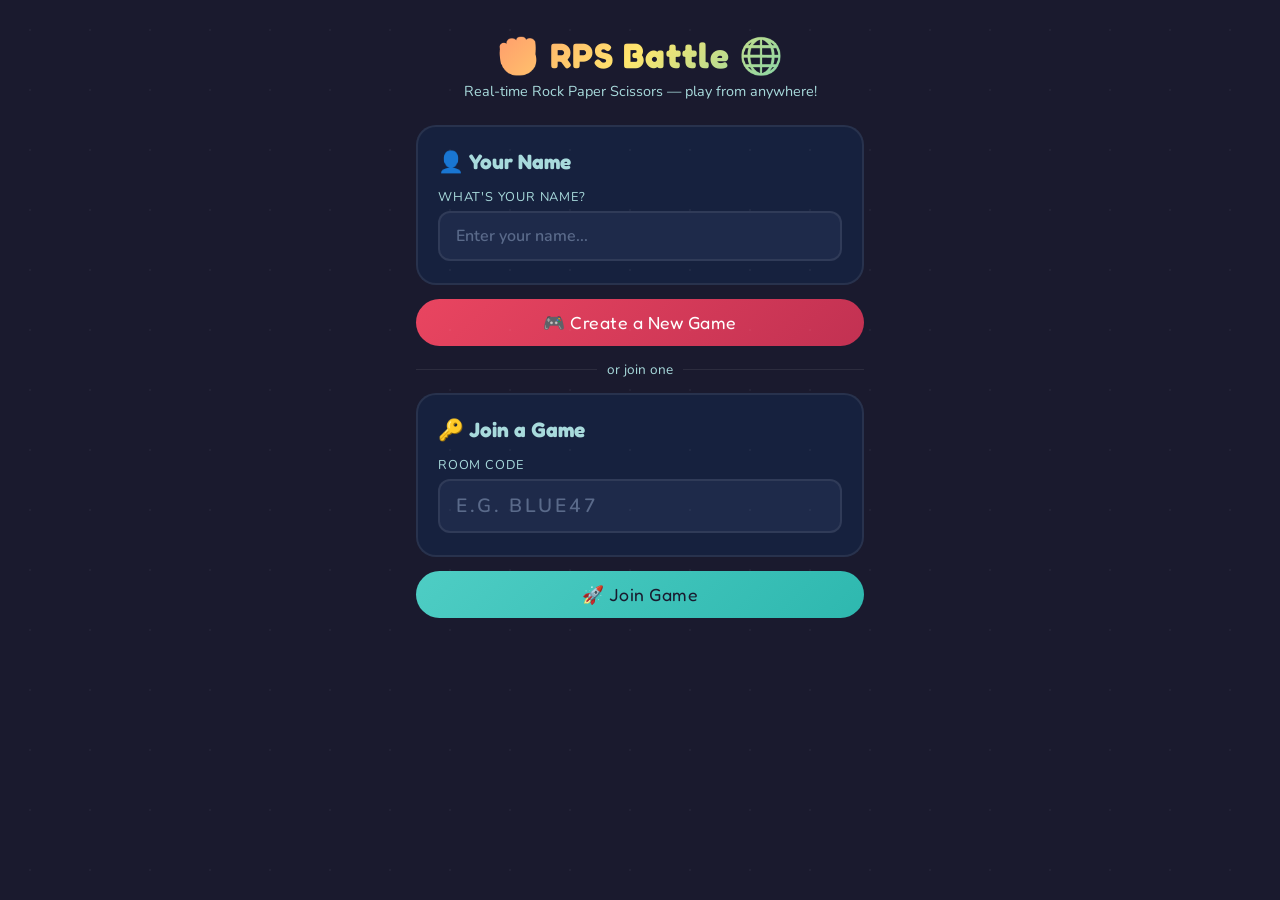
==== index.html @ 2e388027 "rename html to index" ====
<!DOCTYPE html>
<html lang="en">
<head>
<meta charset="UTF-8">
<meta name="viewport" content="width=device-width, initial-scale=1.0">
<title>Rock Paper Scissors Online 🌐</title>
<link href="https://fonts.googleapis.com/css2?family=Fredoka+One&family=Nunito:wght@600;800&display=swap" rel="stylesheet">
<style>
:root {
  --rock:#FF6B6B; --paper:#4ECDC4; --scissors:#FFE66D;
  --bg:#1a1a2e; --card:#16213e; --card2:#1e2a4a; --accent:#e94560;
  --win:#06d6a0; --lose:#ef476f; --draw:#ffd166;
  --text:#fff; --soft:#a8dadc; --border:rgba(255,255,255,0.08);
}
*{box-sizing:border-box;margin:0;padding:0}
html,body{height:100%}
body{font-family:'Nunito',sans-serif;background:var(--bg);color:var(--text);min-height:100vh;overflow-x:hidden}
body::before{content:'';position:fixed;inset:0;background-image:radial-gradient(circle,#fff 1px,transparent 1px);background-size:60px 60px;opacity:.04;pointer-events:none}

/* ── LAYOUT ── */
.app{max-width:480px;margin:0 auto;padding:16px 16px 40px;min-height:100vh;display:flex;flex-direction:column;align-items:center}

h1{font-family:'Fredoka One',cursive;font-size:2.2rem;text-align:center;padding:18px 0 4px;background:linear-gradient(135deg,#FF6B6B,#FFE66D,#4ECDC4);-webkit-background-clip:text;-webkit-text-fill-color:transparent;background-clip:text;letter-spacing:1px;width:100%}
.tagline{text-align:center;color:var(--soft);font-size:.9rem;margin-bottom:24px}

/* ── SCREENS ── */
.screen{display:none;width:100%;flex-direction:column;align-items:center;gap:14px;animation:fadeIn .3s ease}
.screen.active{display:flex}
@keyframes fadeIn{from{opacity:0;transform:translateY(8px)}to{opacity:1;transform:translateY(0)}}

/* ── CARDS ── */
.card{background:var(--card);border:2px solid var(--border);border-radius:20px;padding:22px 20px;width:100%}
.card h2{font-family:'Fredoka One',cursive;font-size:1.3rem;margin-bottom:14px;color:var(--soft)}
.card h3{font-family:'Fredoka One',cursive;font-size:1.1rem;margin-bottom:10px;color:var(--soft)}

/* ── INPUTS ── */
input[type=text]{width:100%;background:var(--card2);border:2px solid var(--border);border-radius:12px;padding:12px 16px;color:#fff;font-family:'Nunito',sans-serif;font-size:1rem;font-weight:600;outline:none;transition:border-color .2s}
input[type=text]:focus{border-color:var(--accent)}
input[type=text]::placeholder{color:#5a6a8a}
label{display:block;font-size:.8rem;color:var(--soft);margin-bottom:5px;text-transform:uppercase;letter-spacing:.8px}

/* ── BUTTONS ── */
.btn{width:100%;font-family:'Fredoka One',cursive;font-size:1.1rem;border:none;border-radius:50px;padding:13px 20px;cursor:pointer;transition:transform .15s,box-shadow .15s,opacity .2s;letter-spacing:.5px}
.btn:hover:not(:disabled){transform:translateY(-2px);box-shadow:0 6px 20px rgba(0,0,0,.35)}
.btn:disabled{opacity:.4;cursor:not-allowed;transform:none}
.btn-accent{background:linear-gradient(135deg,var(--accent),#c23152);color:#fff}
.btn-teal  {background:linear-gradient(135deg,#4ECDC4,#2eb8af);color:#1a1a2e}
.btn-ghost {background:transparent;border:2px solid var(--soft);color:var(--soft);width:auto;padding:10px 22px}
.btn-sm    {font-size:.9rem;padding:9px 18px;width:auto}

.btn-row{display:flex;gap:10px;justify-content:center;flex-wrap:wrap;width:100%}

/* ── ROOM CODE ── */
.room-code-box{background:var(--card2);border:3px dashed var(--accent);border-radius:16px;padding:18px;text-align:center;width:100%}
.room-code-box .label{font-size:.78rem;color:var(--soft);text-transform:uppercase;letter-spacing:1px;margin-bottom:6px}
.room-code-box .code{font-family:'Fredoka One',cursive;font-size:3rem;letter-spacing:.3em;color:#fff;text-shadow:0 0 20px rgba(233,69,96,.5)}
.room-code-box .hint{font-size:.78rem;color:#5a6a8a;margin-top:6px}
.copy-btn{font-family:'Fredoka One',cursive;font-size:.8rem;background:var(--accent);color:#fff;border:none;border-radius:8px;padding:5px 12px;cursor:pointer;margin-top:8px;transition:opacity .2s}
.copy-btn:hover{opacity:.85}

/* ── STATUS BADGE ── */
.status-badge{display:inline-flex;align-items:center;gap:6px;background:var(--card2);border:2px solid var(--border);border-radius:50px;padding:6px 14px;font-size:.82rem;color:var(--soft)}
.dot{width:8px;height:8px;border-radius:50%;background:#5a6a8a}
.dot.green{background:var(--win);box-shadow:0 0 8px var(--win);animation:pulse 1.5s infinite}
.dot.orange{background:var(--draw);box-shadow:0 0 8px var(--draw);animation:pulse 1.5s infinite}
@keyframes pulse{0%,100%{opacity:1}50%{opacity:.4}}

/* ── PLAYER SLOTS ── */
.player-slots{display:flex;gap:10px;width:100%}
.player-slot{flex:1;background:var(--card2);border:2px solid var(--border);border-radius:14px;padding:12px;text-align:center;transition:border-color .3s}
.player-slot.joined{border-color:var(--win)}
.player-slot .slot-label{font-size:.7rem;color:var(--soft);text-transform:uppercase;letter-spacing:.8px;margin-bottom:4px}
.player-slot .slot-name{font-family:'Fredoka One',cursive;font-size:1rem;color:#fff;min-height:1.3em}
.player-slot .slot-status{font-size:.7rem;margin-top:3px}
.player-slot.joined .slot-status{color:var(--win)}

/* ── HAND CHOICE BUTTONS ── */
.hand-choices{display:flex;justify-content:center;gap:12px;width:100%}
.hand-btn{flex:1;max-width:110px;background:var(--card);border:3px solid var(--border);border-radius:18px;padding:14px 8px 10px;cursor:pointer;transition:transform .15s,border-color .2s,box-shadow .2s;display:flex;flex-direction:column;align-items:center;gap:6px;font-family:'Nunito',sans-serif}
.hand-btn .emoji{font-size:2.8rem;line-height:1;filter:drop-shadow(0 3px 6px rgba(0,0,0,.3))}
.hand-btn .name {font-family:'Fredoka One',cursive;font-size:.82rem;color:var(--soft)}
.hand-btn:hover:not(:disabled){transform:scale(1.08) rotate(-2deg);box-shadow:0 8px 24px rgba(255,255,255,.1)}
.hand-btn:disabled{opacity:.35;cursor:not-allowed;transform:none}
.hand-btn.selected{transform:scale(1.1);border-color:var(--win);box-shadow:0 0 0 3px rgba(6,214,160,.3)}
.hand-btn[data-c="rock"]:hover:not(:disabled){border-color:var(--rock)}
.hand-btn[data-c="paper"]:hover:not(:disabled){border-color:var(--paper)}
.hand-btn[data-c="scissors"]:hover:not(:disabled){border-color:var(--scissors)}

/* ── WAITING ANIMATION ── */
.waiting-dots{display:flex;gap:6px;justify-content:center;margin:6px 0}
.waiting-dots span{width:10px;height:10px;border-radius:50%;background:var(--soft);animation:bounce .8s infinite}
.waiting-dots span:nth-child(2){animation-delay:.15s}
.waiting-dots span:nth-child(3){animation-delay:.3s}
@keyframes bounce{0%,100%{transform:translateY(0);opacity:.4}50%{transform:translateY(-8px);opacity:1}}

/* ── RESULT ── */
.result-area{width:100%;text-align:center}
.hands-reveal{display:flex;justify-content:space-around;align-items:flex-end;gap:8px;margin:10px 0 16px}
.reveal-side{text-align:center;flex:1}
.reveal-side .rname{font-size:.75rem;text-transform:uppercase;letter-spacing:.8px;color:var(--soft);margin-bottom:6px}
.reveal-side .remoji{font-size:5rem;line-height:1;filter:drop-shadow(0 6px 12px rgba(0,0,0,.5));display:block}
.reveal-side.winner .remoji{animation:bounce-win .6s ease 3}
@keyframes bounce-win{0%,100%{transform:translateY(0)}50%{transform:translateY(-14px)}}
.reveal-vs{font-family:'Fredoka One',cursive;font-size:1.5rem;color:var(--accent);padding-bottom:20px}
.result-banner{font-family:'Fredoka One',cursive;font-size:2rem;margin:8px 0 4px}
.result-banner.win {color:var(--win)}
.result-banner.lose{color:var(--lose)}
.result-banner.draw{color:var(--draw)}
.result-sub{font-size:.9rem;color:var(--soft);margin-bottom:16px}

/* ── SCORE ── */
.score-row{display:flex;gap:10px;width:100%}
.score-box{flex:1;background:var(--card2);border-radius:14px;padding:10px;text-align:center;border:2px solid var(--border)}
.score-box .sname{font-size:.72rem;color:var(--soft);text-transform:uppercase;letter-spacing:.8px}
.score-box .spts {font-family:'Fredoka One',cursive;font-size:2rem}
.score-box.p1 .spts{color:var(--rock)}
.score-box.p2 .spts{color:var(--paper)}

/* ── TOAST ── */
.toast{position:fixed;bottom:24px;left:50%;transform:translateX(-50%) translateY(80px);background:#222e50;border:2px solid var(--accent);border-radius:50px;padding:10px 22px;font-size:.9rem;font-weight:700;color:#fff;transition:transform .3s ease;z-index:9999;white-space:nowrap}
.toast.show{transform:translateX(-50%) translateY(0)}

/* ── CONFETTI ── */
.conf-wrap{position:fixed;inset:0;pointer-events:none;z-index:999}
.conf-piece{position:absolute;border-radius:2px;animation:confFall linear forwards}
@keyframes confFall{0%{opacity:1;transform:translateY(-10px) rotate(0)}100%{opacity:0;transform:translateY(110vh) rotate(720deg)}}

@media(max-width:380px){
  .hand-btn .emoji{font-size:2.2rem}
  .room-code-box .code{font-size:2.2rem}
}
</style>
</head>
<body>
<div class="app">
  <h1>✊ RPS Battle 🌐</h1>
  <p class="tagline">Real-time Rock Paper Scissors — play from anywhere!</p>

  <!-- ══ SCREEN: HOME ══ -->
  <div class="screen active" id="homeScreen">
    <div class="card">
      <h2>👤 Your Name</h2>
      <label for="playerNameInput">What's your name?</label>
      <input type="text" id="playerNameInput" placeholder="Enter your name..." maxlength="20" autocomplete="off"/>
    </div>
    <button class="btn btn-accent" id="createBtn" onclick="createRoom()">🎮 Create a New Game</button>
    <div style="display:flex;align-items:center;gap:10px;width:100%;color:var(--soft);font-size:.85rem">
      <div style="flex:1;height:1px;background:var(--border)"></div>
      <span>or join one</span>
      <div style="flex:1;height:1px;background:var(--border)"></div>
    </div>
    <div class="card">
      <h2>🔑 Join a Game</h2>
      <label for="roomCodeInput">Room Code</label>
      <input type="text" id="roomCodeInput" placeholder="e.g. BLUE47" maxlength="8" autocomplete="off" style="text-transform:uppercase;letter-spacing:.15em;font-size:1.2rem"/>
    </div>
    <button class="btn btn-teal" onclick="joinRoom()">🚀 Join Game</button>
  </div>

  <!-- ══ SCREEN: LOBBY (creator waits for joiner) ══ -->
  <div class="screen" id="lobbyScreen">
    <div class="room-code-box">
      <div class="label">📋 Share this room code</div>
      <div class="code" id="lobbyCode">------</div>
      <div class="hint">Send this to your friend so they can join!</div>
      <button class="copy-btn" onclick="copyCode()">📋 Copy Code</button>
    </div>
    <div class="player-slots" id="lobbySlots">
      <div class="player-slot joined" id="slot1">
        <div class="slot-label">Player 1 (You)</div>
        <div class="slot-name" id="slot1Name">—</div>
        <div class="slot-status">✅ Ready</div>
      </div>
      <div class="player-slot" id="slot2">
        <div class="slot-label">Player 2</div>
        <div class="slot-name" id="slot2Name">Waiting…</div>
        <div class="slot-status" style="color:var(--soft)">
          <div class="waiting-dots"><span></span><span></span><span></span></div>
        </div>
      </div>
    </div>
    <div class="status-badge"><div class="dot orange"></div> Waiting for opponent to join…</div>
    <button class="btn btn-ghost btn-sm" onclick="cancelRoom()">✕ Cancel</button>
  </div>

  <!-- ══ SCREEN: GAME ══ -->
  <div class="screen" id="gameScreen">
    <div class="score-row">
      <div class="score-box p1">
        <div class="sname" id="scoreN1">P1</div>
        <div class="spts"  id="scoreP1">0</div>
      </div>
      <div style="display:flex;flex-direction:column;align-items:center;justify-content:center;padding:0 4px">
        <div style="font-family:'Fredoka One',cursive;font-size:1rem;color:var(--accent)">VS</div>
        <div style="font-size:.7rem;color:var(--soft)" id="roundLabel">Round 1</div>
      </div>
      <div class="score-box p2">
        <div class="sname" id="scoreN2">P2</div>
        <div class="spts"  id="scoreP2">0</div>
      </div>
    </div>

    <!-- Pick phase -->
    <div id="pickPhase" style="width:100%;display:flex;flex-direction:column;align-items:center;gap:12px">
      <div class="status-badge" id="pickStatus"><div class="dot green"></div> <span id="pickStatusText">Pick your move!</span></div>
      <div class="card" style="text-align:center">
        <h3 id="pickInstruction">🤫 Choose secretly — your opponent can't see!</h3>
        <div class="hand-choices" style="margin-top:14px">
          <button class="hand-btn" data-c="rock"     onclick="pickMove('rock')">    <span class="emoji">✊</span><span class="name">Rock</span></button>
          <button class="hand-btn" data-c="paper"    onclick="pickMove('paper')">   <span class="emoji">✋</span><span class="name">Paper</span></button>
          <button class="hand-btn" data-c="scissors" onclick="pickMove('scissors')"><span class="emoji">✌️</span><span class="name">Scissors</span></button>
        </div>
        <div id="pickedConfirm" style="display:none;margin-top:14px">
          <div style="font-family:'Fredoka One',cursive;font-size:1rem;color:var(--win)">✅ Move locked in!</div>
          <div style="font-size:.82rem;color:var(--soft);margin-top:4px">Waiting for opponent…</div>
          <div class="waiting-dots" style="margin-top:8px"><span></span><span></span><span></span></div>
        </div>
      </div>
    </div>

    <!-- Result phase -->
    <div id="resultPhase" style="width:100%;display:none;flex-direction:column;align-items:center;gap:10px">
      <div class="result-area">
        <div class="hands-reveal">
          <div class="reveal-side" id="revealSide1">
            <div class="rname" id="revealName1">P1</div>
            <span class="remoji" id="revealEmoji1">✊</span>
          </div>
          <div class="reveal-vs">⚡</div>
          <div class="reveal-side" id="revealSide2">
            <div class="rname" id="revealName2">P2</div>
            <span class="remoji" id="revealEmoji2">✋</span>
          </div>
        </div>
        <div class="result-banner" id="resultBanner">🎉 You Win!</div>
        <div class="result-sub"    id="resultSub">Paper beats Rock</div>
      </div>
      <div class="btn-row">
        <button class="btn btn-accent" id="nextRoundBtn" onclick="nextRound()" style="display:none">▶ Next Round</button>
      </div>
      <button class="btn btn-ghost btn-sm" onclick="leaveGame()">🏠 Leave Game</button>
    </div>
  </div>

</div><!-- /app -->

<div class="toast" id="toast"></div>
<div class="conf-wrap" id="confWrap"></div>

<script>
// ══════════════════════════════════════════════════
// CONFIG — Firebase Realtime Database (free tier)
// Using a shared demo project — data auto-expires after 1 hour via Security Rules
// ══════════════════════════════════════════════════
const DB = 'https://rps-battle-online-default-rtdb.firebaseio.com';

// ── State ──
let myRole   = null; // 'p1' or 'p2'
let myName   = '';
let roomCode = '';
let gameState= {};
let pollTimer= null;
let roundNum = 1;
let scores   = {p1:0, p2:0};

const EMOJI = {rock:'✊', paper:'✋', scissors:'✌️'};
const BEATS = {rock:'scissors', scissors:'paper', paper:'rock'};
const BEAT_MSG = {rock:'Rock crushes Scissors!', paper:'Paper covers Rock!', scissors:'Scissors cut Paper!'};
const COLORS= ['#FF6B6B','#4ECDC4','#FFE66D','#a8dadc','#e94560','#06d6a0','#ffd166'];

// ── Helpers ──
function showScreen(id){ document.querySelectorAll('.screen').forEach(s=>s.classList.remove('active')); document.getElementById(id).classList.add('active'); }

function toast(msg, dur=2500){
  const t=document.getElementById('toast'); t.textContent=msg; t.classList.add('show');
  setTimeout(()=>t.classList.remove('show'), dur);
}

function genCode(){
  const words=['BLUE','STAR','FIRE','COOL','FAST','LION','ROCK','MEGA','EPIC','WILD'];
  return words[Math.floor(Math.random()*words.length)] + Math.floor(10+Math.random()*90);
}

function getName(){
  const n = document.getElementById('playerNameInput').value.trim();
  if(!n){ toast('⚠️ Please enter your name first!'); return null; }
  return n;
}

// ── Firebase REST API ──
async function dbSet(path, data){
  try {
    const res = await fetch(`${DB}/${path}.json`, {
      method:'PUT', headers:{'Content-Type':'application/json'},
      body: JSON.stringify(data)
    });
    return res.ok;
  } catch(e){ return false; }
}

async function dbPatch(path, data){
  try {
    const res = await fetch(`${DB}/${path}.json`, {
      method:'PATCH', headers:{'Content-Type':'application/json'},
      body: JSON.stringify(data)
    });
    return res.ok;
  } catch(e){ return false; }
}

async function dbGet(path){
  try {
    const res = await fetch(`${DB}/${path}.json`);
    if(!res.ok) return null;
    return await res.json();
  } catch(e){ return null; }
}

async function dbDelete(path){
  try { await fetch(`${DB}/${path}.json`, {method:'DELETE'}); } catch(e){}
}

// ── CREATE ROOM ──
async function createRoom(){
  const name = getName(); if(!name) return;
  myName = name;
  const btn = document.getElementById('createBtn');
  btn.disabled = true; btn.textContent = '⏳ Creating…';

  roomCode = genCode();
  myRole = 'p1';

  const roomData = {
    p1: { name: myName, move: null },
    p2: { name: null,   move: null },
    status: 'waiting',
    round: 1,
    scores: { p1:0, p2:0 },
    created: Date.now()
  };

  const ok = await dbSet(`rooms/${roomCode}`, roomData);
  btn.disabled = false; btn.textContent = '🎮 Create a New Game';

  if(!ok){ toast('❌ Could not connect. Check your internet!', 3000); return; }

  document.getElementById('lobbyCode').textContent = roomCode;
  document.getElementById('slot1Name').textContent = myName;
  showScreen('lobbyScreen');

  // Poll for player 2 joining
  startPolling();
}

// ── JOIN ROOM ──
async function joinRoom(){
  const name = getName(); if(!name) return;
  const code = document.getElementById('roomCodeInput').value.trim().toUpperCase();
  if(code.length < 4){ toast('⚠️ Enter a valid room code!'); return; }

  myName = name; roomCode = code; myRole = 'p2';

  toast('🔍 Looking for room…', 2000);

  const room = await dbGet(`rooms/${roomCode}`);
  if(!room){ toast('❌ Room not found! Check the code.', 3000); return; }
  if(room.status !== 'waiting'){ toast('❌ This room is already full!', 3000); return; }

  // Join the room
  const ok = await dbPatch(`rooms/${roomCode}`, {
    p2: { name: myName, move: null },
    status: 'playing'
  });
  if(!ok){ toast('❌ Could not join. Try again!', 3000); return; }

  scores = room.scores || {p1:0, p2:0};
  roundNum = room.round || 1;

  enterGameScreen(room.p1.name, myName);
  startPolling();
}

// ── CANCEL ROOM ──
async function cancelRoom(){
  stopPolling();
  await dbDelete(`rooms/${roomCode}`);
  showScreen('homeScreen');
}

// ── ENTER GAME SCREEN ──
function enterGameScreen(p1Name, p2Name){
  document.getElementById('scoreN1').textContent = p1Name;
  document.getElementById('scoreN2').textContent = p2Name;
  document.getElementById('scoreP1').textContent = scores.p1;
  document.getElementById('scoreP2').textContent = scores.p2;
  document.getElementById('roundLabel').textContent = `Round ${roundNum}`;

  document.getElementById('revealName1').textContent = p1Name;
  document.getElementById('revealName2').textContent = p2Name;

  showPickPhase();
  showScreen('gameScreen');
}

// ── SHOW PICK PHASE ──
function showPickPhase(){
  document.getElementById('pickPhase').style.display   = 'flex';
  document.getElementById('resultPhase').style.display = 'none';
  document.getElementById('pickedConfirm').style.display = 'none';
  document.getElementById('pickInstruction').style.display = 'block';
  document.querySelectorAll('.hand-btn').forEach(b=>{ b.disabled=false; b.classList.remove('selected'); });
  document.getElementById('pickStatusText').textContent = 'Pick your move!';
}

// ── PICK MOVE ──
async function pickMove(choice){
  document.querySelectorAll('.hand-btn').forEach(b=>b.disabled=true);
  document.querySelectorAll('.hand-btn').forEach(b=>{ if(b.dataset.c===choice) b.classList.add('selected'); });
  document.getElementById('pickedConfirm').style.display = 'block';
  document.getElementById('pickInstruction').style.display = 'none';

  // Store move — hidden from opponent (we only store a hash check; reveal happens when both ready)
  await dbPatch(`rooms/${roomCode}/${myRole}`, { move: choice });
}

// ── POLLING ──
function startPolling(){
  stopPolling();
  pollTimer = setInterval(poll, 1200);
}
function stopPolling(){ if(pollTimer){ clearInterval(pollTimer); pollTimer=null; } }

async function poll(){
  const room = await dbGet(`rooms/${roomCode}`);
  if(!room){ stopPolling(); toast('❌ Room closed!', 3000); showScreen('homeScreen'); return; }

  // Lobby: waiting for P2
  if(myRole==='p1' && document.getElementById('lobbyScreen').classList.contains('active')){
    if(room.status==='playing' && room.p2 && room.p2.name){
      stopPolling();
      scores = room.scores || {p1:0,p2:0};
      roundNum = room.round || 1;

      // Update lobby slots briefly then enter game
      document.getElementById('slot2').classList.add('joined');
      document.getElementById('slot2Name').textContent = room.p2.name;
      toast(`🎮 ${room.p2.name} joined! Let's go!`, 1500);
      setTimeout(()=>{ enterGameScreen(myName, room.p2.name); startPolling(); }, 1200);
    }
    return;
  }

  // Game screen
  if(document.getElementById('gameScreen').classList.contains('active')){
    if(document.getElementById('pickPhase').style.display !== 'none'){
      // Check if both players have picked
      const p1move = room.p1 && room.p1.move;
      const p2move = room.p2 && room.p2.move;

      if(myRole==='p1'){
        if(p2move && !p1move) document.getElementById('pickStatusText').textContent = '⚡ Opponent ready — now pick!';
        if(p1move && !p2move) document.getElementById('pickStatusText').textContent = '⌛ Waiting for opponent…';
        if(p1move && p2move)  { stopPolling(); revealResult(room); }
      } else {
        if(p1move && !p2move) document.getElementById('pickStatusText').textContent = '⚡ Opponent ready — now pick!';
        if(p2move && !p1move) document.getElementById('pickStatusText').textContent = '⌛ Waiting for opponent…';
        if(p1move && p2move)  { stopPolling(); revealResult(room); }
      }
    } else if(document.getElementById('resultPhase').style.display !== 'none'){
      // Check if next round was triggered
      const newRound = room.round || 1;
      if(newRound > roundNum){
        roundNum = newRound;
        scores = room.scores || {p1:0,p2:0};
        updateScores();
        stopPolling();
        showPickPhase();
        startPolling();
      }
    }
  }
}

// ── REVEAL RESULT ──
function revealResult(room){
  const p1move = room.p1.move;
  const p2move = room.p2.move;
  const p1name = room.p1.name;
  const p2name = room.p2.name;

  document.getElementById('pickPhase').style.display   = 'none';
  document.getElementById('resultPhase').style.display = 'flex';

  document.getElementById('revealEmoji1').textContent = EMOJI[p1move];
  document.getElementById('revealEmoji2').textContent = EMOJI[p2move];
  document.getElementById('revealName1').textContent  = p1name;
  document.getElementById('revealName2').textContent  = p2name;

  const banner  = document.getElementById('resultBanner');
  const sub     = document.getElementById('resultSub');
  const side1   = document.getElementById('revealSide1');
  const side2   = document.getElementById('revealSide2');
  side1.classList.remove('winner'); side2.classList.remove('winner');

  let result, bannerText, subText;

  if(p1move === p2move){
    result = 'draw';
    bannerText = "🤝 It's a Draw!";
    subText = 'Nobody wins this round!';
    banner.className = 'result-banner draw';
    playDrawMusic();
  } else if(BEATS[p1move] === p2move){
    result = 'p1wins';
    bannerText = `🏆 ${p1name} Wins!`;
    subText = BEAT_MSG[p1move];
    banner.className = 'result-banner win';
    side1.classList.add('winner');
    scores.p1++;
    if(myRole==='p1'){ confetti(); playPartyMusic(); setTimeout(stopMusic,6000); }
    else { playLoseMusic(); setTimeout(stopMusic,4000); }
  } else {
    result = 'p2wins';
    bannerText = `🏆 ${p2name} Wins!`;
    subText = BEAT_MSG[p2move];
    banner.className = 'result-banner win';
    side2.classList.add('winner');
    scores.p2++;
    if(myRole==='p2'){ confetti(); playPartyMusic(); setTimeout(stopMusic,6000); }
    else { playLoseMusic(); setTimeout(stopMusic,4000); }
  }

  banner.textContent = bannerText;
  sub.textContent    = subText;
  updateScores();

  // Only p1 updates the database (avoid race condition)
  if(myRole==='p1'){
    dbPatch(`rooms/${roomCode}`, { scores: scores });
  }

  // Show next round button
  document.getElementById('nextRoundBtn').style.display = 'inline-block';

  // Resume polling (to detect if opponent triggers next round)
  startPolling();
}

// ── NEXT ROUND ──
async function nextRound(){
  stopMusic();
  roundNum++;
  document.getElementById('nextRoundBtn').style.display = 'none';

  // Reset moves + bump round
  await dbPatch(`rooms/${roomCode}`, {
    'p1/move': null,
    'p2/move': null,
    round: roundNum
  });

  document.getElementById('roundLabel').textContent = `Round ${roundNum}`;
  showPickPhase();
  startPolling();
}

function updateScores(){
  document.getElementById('scoreP1').textContent = scores.p1;
  document.getElementById('scoreP2').textContent = scores.p2;
}

// ── LEAVE GAME ──
async function leaveGame(){
  stopPolling(); stopMusic();
  if(myRole==='p1') await dbDelete(`rooms/${roomCode}`);
  showScreen('homeScreen');
}

// ── COPY CODE ──
function copyCode(){
  navigator.clipboard.writeText(roomCode).then(()=>toast('📋 Room code copied!'));
}

// ── CONFETTI ──
function confetti(){
  const box=document.getElementById('confWrap'); box.innerHTML='';
  for(let i=0;i<70;i++){
    const p=document.createElement('div'); p.className='conf-piece';
    p.style.cssText=`left:${Math.random()*100}%;top:-10px;background:${COLORS[Math.floor(Math.random()*COLORS.length)]};width:${6+Math.random()*10}px;height:${6+Math.random()*10}px;border-radius:${Math.random()>.5?'50%':'2px'};animation-duration:${1.5+Math.random()*2}s;animation-delay:${Math.random()*.8}s;`;
    box.appendChild(p);
  }
  setTimeout(()=>box.innerHTML='',4000);
}

// ── AUDIO ──
let audioCtx=null, loopTimer=null;
function getCtx(){ if(!audioCtx) audioCtx=new(window.AudioContext||window.webkitAudioContext)(); return audioCtx; }
function stopMusic(){ if(loopTimer){ clearInterval(loopTimer); loopTimer=null; } }

function playPartyMusic(){
  stopMusic(); const c=getCtx();
  const mel=[[523,.00,.18],[659,.20,.18],[784,.40,.18],[1047,.60,.28],[784,.92,.18],[880,1.12,.18],[1047,1.32,.36],[988,1.72,.18],[880,1.92,.18],[784,2.12,.18],[659,2.32,.28],[523,2.64,.18],[659,2.84,.18],[784,3.04,.36],[880,3.44,.18],[988,3.64,.18],[1047,3.84,.28],[880,4.16,.18],[784,4.36,.18],[659,4.56,.36],[523,4.96,.14],[659,5.12,.14],[784,5.28,.14],[880,5.44,.14],[1047,5.60,.50]];
  const bas=[[131,.00,.4],[131,.50,.4],[147,1.00,.4],[131,1.50,.4],[131,2.00,.4],[131,2.50,.4],[174,3.00,.4],[131,3.50,.4],[131,4.00,.4],[131,4.50,.4],[147,5.00,.4],[131,5.60,.4]];
  const kck=[0,.5,1,1.5,2,2.5,3,3.5,4,4.5,5,5.5]; const L=6.2;
  function sched(s){
    mel.forEach(([f,t,d])=>{ const o=c.createOscillator(),g=c.createGain(); o.type='square'; o.frequency.setValueAtTime(f,s+t); g.gain.setValueAtTime(0,s+t); g.gain.linearRampToValueAtTime(.08,s+t+.02); g.gain.linearRampToValueAtTime(.05,s+t+d*.6); g.gain.linearRampToValueAtTime(0,s+t+d); o.connect(g); g.connect(c.destination); o.start(s+t); o.stop(s+t+d+.05); });
    bas.forEach(([f,t,d])=>{ const o=c.createOscillator(),g=c.createGain(); o.type='sine'; o.frequency.setValueAtTime(f,s+t); g.gain.setValueAtTime(.12,s+t); g.gain.linearRampToValueAtTime(0,s+t+d); o.connect(g); g.connect(c.destination); o.start(s+t); o.stop(s+t+d+.05); });
    kck.forEach(t=>{ const o=c.createOscillator(),g=c.createGain(); o.type='sine'; o.frequency.setValueAtTime(120,s+t); o.frequency.linearRampToValueAtTime(40,s+t+.08); g.gain.setValueAtTime(.3,s+t); g.gain.linearRampToValueAtTime(0,s+t+.12); o.connect(g); g.connect(c.destination); o.start(s+t); o.stop(s+t+.15); });
    for(let i=0;i<12;i++){ const b=c.createBuffer(1,c.sampleRate*.05,c.sampleRate),d=b.getChannelData(0); for(let j=0;j<d.length;j++) d[j]=Math.random()*2-1; const src=c.createBufferSource(),g=c.createGain(),fl=c.createBiquadFilter(); fl.type='highpass'; fl.frequency.value=8000; src.buffer=b; g.gain.setValueAtTime(.06,s+i*.5); g.gain.linearRampToValueAtTime(0,s+i*.5+.05); src.connect(fl); fl.connect(g); g.connect(c.destination); src.start(s+i*.5); }
  }
  let st=c.currentTime; sched(st);
  loopTimer=setInterval(()=>{ st+=L; sched(st); }, L*1000-100);
}

function playLoseMusic(){
  stopMusic(); const c=getCtx(), now=c.currentTime;
  [[466,.00,.32],[415,.32,.32],[370,.64,.32],[311,.96,.90]].forEach(([f,s,d])=>{
    const o=c.createOscillator(),g=c.createGain(),lfo=c.createOscillator(),lg=c.createGain();
    lfo.frequency.value=5; lg.gain.value=s>.6?6:0; lfo.connect(lg); lg.connect(o.frequency);
    o.type='sawtooth'; o.frequency.setValueAtTime(f,now+s);
    g.gain.setValueAtTime(0,now+s); g.gain.linearRampToValueAtTime(.18,now+s+.04); g.gain.linearRampToValueAtTime(.14,now+s+d*.7); g.gain.linearRampToValueAtTime(0,now+s+d);
    const fl=c.createBiquadFilter(); fl.type='lowpass'; fl.frequency.value=900; fl.Q.value=2;
    o.connect(fl); fl.connect(g); g.connect(c.destination);
    lfo.start(now+s); o.start(now+s); lfo.stop(now+s+d+.1); o.stop(now+s+d+.1);
  });
  const t=c.createOscillator(),tg=c.createGain(); t.type='sine'; t.frequency.setValueAtTime(200,now+2); t.frequency.linearRampToValueAtTime(60,now+2.3); tg.gain.setValueAtTime(.25,now+2); tg.gain.linearRampToValueAtTime(0,now+2.4); t.connect(tg); tg.connect(c.destination); t.start(now+2); t.stop(now+2.5);
}

function playDrawMusic(){
  stopMusic(); const c=getCtx(), now=c.currentTime;
  [[523,.00,.18],[659,.20,.18],[523,.40,.18],[659,.60,.18],[523,.80,.18],[659,1.00,.18],[587,1.22,.50],[554,1.80,.60]].forEach(([f,s,d],i)=>{
    const o=c.createOscillator(),g=c.createGain(); o.type=i%2===0?'triangle':'sine'; o.frequency.setValueAtTime(f,now+s);
    if(i===7) o.frequency.linearRampToValueAtTime(f*.88,now+s+d);
    g.gain.setValueAtTime(0,now+s); g.gain.linearRampToValueAtTime(.12,now+s+.03); g.gain.linearRampToValueAtTime(.08,now+s+d*.7); g.gain.linearRampToValueAtTime(0,now+s+d);
    o.connect(g); g.connect(c.destination); o.start(now+s); o.stop(now+s+d+.05);
  });
  [0,.2,.4,.6,.8,1.0].forEach((t,i)=>{ const o=c.createOscillator(),g=c.createGain(); o.type='sine'; const f=i%2===0?880:1046; o.frequency.setValueAtTime(f,now+t); o.frequency.linearRampToValueAtTime(f*.7,now+t+.18); g.gain.setValueAtTime(.07,now+t); g.gain.linearRampToValueAtTime(0,now+t+.18); o.connect(g); g.connect(c.destination); o.start(now+t); o.stop(now+t+.2); });
  const w=c.createOscillator(),wg=c.createGain(); w.type='sine'; w.frequency.setValueAtTime(1200,now+2.5); w.frequency.linearRampToValueAtTime(700,now+3.0); wg.gain.setValueAtTime(.08,now+2.5); wg.gain.linearRampToValueAtTime(0,now+3.1); w.connect(wg); wg.connect(c.destination); w.start(now+2.5); w.stop(now+3.2);
}

// Allow Enter key to submit
document.getElementById('playerNameInput').addEventListener('keydown', e=>{ if(e.key==='Enter') document.getElementById('createBtn').click(); });
document.getElementById('roomCodeInput').addEventListener('keydown',  e=>{ if(e.key==='Enter') joinRoom(); });
document.getElementById('roomCodeInput').addEventListener('input', e=>{ e.target.value=e.target.value.toUpperCase(); });
</script>
</body>
</html>
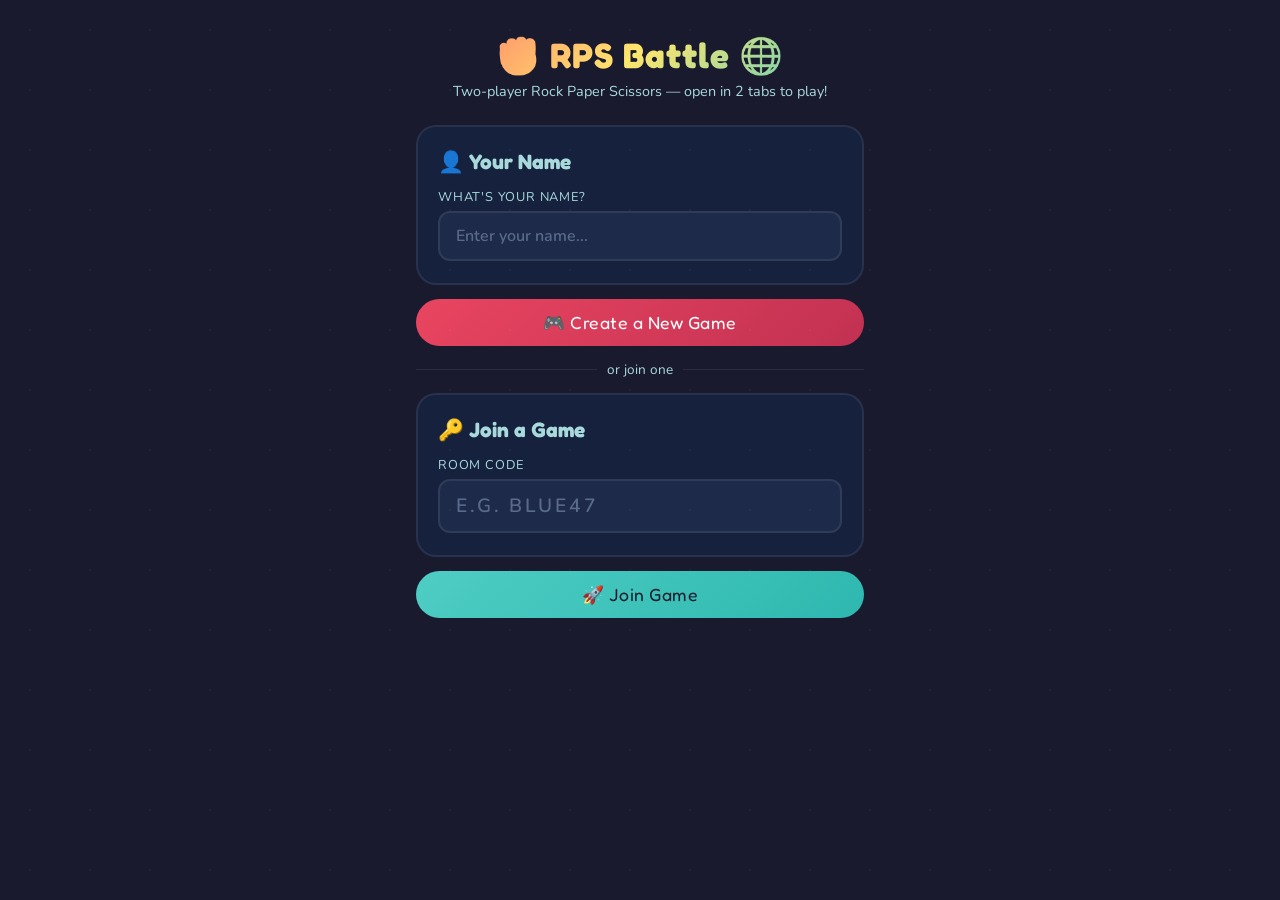
==== commit ed917bf4: "Update index.html" ====
--- a/index.html
+++ b/index.html
@@ -134,7 +134,7 @@
 <body>
 <div class="app">
   <h1>✊ RPS Battle 🌐</h1>
-  <p class="tagline">Real-time Rock Paper Scissors — play from anywhere!</p>
+  <p class="tagline">Two-player Rock Paper Scissors — open in 2 tabs to play!</p>
 
   <!-- ══ SCREEN: HOME ══ -->
   <div class="screen active" id="homeScreen">
@@ -249,10 +249,10 @@
 
 <script>
 // ══════════════════════════════════════════════════
-// CONFIG — Firebase Realtime Database (free tier)
-// Using a shared demo project — data auto-expires after 1 hour via Security Rules
+// LOCAL MULTIPLAYER — Uses BroadcastChannel + localStorage
+// Play in TWO browser tabs on the same device!
+// No internet connection needed 🎉
 // ══════════════════════════════════════════════════
-const DB = 'https://rps-battle-online-default-rtdb.firebaseio.com';
 
 // ── State ──
 let myRole   = null; // 'p1' or 'p2'
@@ -262,6 +262,7 @@
 let pollTimer= null;
 let roundNum = 1;
 let scores   = {p1:0, p2:0};
+let bc       = null; // BroadcastChannel
 
 const EMOJI = {rock:'✊', paper:'✋', scissors:'✌️'};
 const BEATS = {rock:'scissors', scissors:'paper', paper:'rock'};
@@ -287,37 +288,69 @@
   return n;
 }
 
-// ── Firebase REST API ──
+// ── Local "Database" using localStorage + BroadcastChannel ──
+function dbKey(path){ return 'rps_' + path.replace(/\//g,'_'); }
+
 async function dbSet(path, data){
   try {
-    const res = await fetch(`${DB}/${path}.json`, {
-      method:'PUT', headers:{'Content-Type':'application/json'},
-      body: JSON.stringify(data)
-    });
-    return res.ok;
+    localStorage.setItem(dbKey(path), JSON.stringify(data));
+    if(bc) bc.postMessage({ type:'update', path, data });
+    return true;
   } catch(e){ return false; }
 }
 
 async function dbPatch(path, data){
   try {
-    const res = await fetch(`${DB}/${path}.json`, {
-      method:'PATCH', headers:{'Content-Type':'application/json'},
-      body: JSON.stringify(data)
-    });
-    return res.ok;
+    const existing = dbGetSync(path) || {};
+    // Deep merge one level
+    const merged = Object.assign({}, existing);
+    for(const k of Object.keys(data)){
+      if(k.includes('/')) {
+        // Handle nested paths like 'p1/move'
+        const parts = k.split('/');
+        if(!merged[parts[0]]) merged[parts[0]] = {};
+        merged[parts[0]][parts[1]] = data[k];
+      } else if(typeof data[k]==='object' && data[k]!==null && !Array.isArray(data[k])){
+        merged[k] = Object.assign({}, merged[k]||{}, data[k]);
+      } else {
+        merged[k] = data[k];
+      }
+    }
+    localStorage.setItem(dbKey(path), JSON.stringify(merged));
+    if(bc) bc.postMessage({ type:'update', path, data: merged });
+    return true;
   } catch(e){ return false; }
 }
 
+function dbGetSync(path){
+  try {
+    const val = localStorage.getItem(dbKey(path));
+    return val ? JSON.parse(val) : null;
+  } catch(e){ return null; }
+}
+
 async function dbGet(path){
+  return dbGetSync(path);
+}
+
+async function dbDelete(path){
   try {
-    const res = await fetch(`${DB}/${path}.json`);
-    if(!res.ok) return null;
-    return await res.json();
-  } catch(e){ return null; }
-}
-
-async function dbDelete(path){
-  try { await fetch(`${DB}/${path}.json`, {method:'DELETE'}); } catch(e){}
+    localStorage.removeItem(dbKey(path));
+    if(bc) bc.postMessage({ type:'delete', path });
+  } catch(e){}
+}
+
+function setupChannel(code){
+  if(bc){ bc.close(); }
+  bc = new BroadcastChannel('rps_room_' + code);
+  bc.onmessage = (e) => {
+    // On receiving a message, trigger a poll immediately
+    if(e.data.type === 'update' && e.data.path){
+      localStorage.setItem(dbKey(e.data.path), JSON.stringify(e.data.data));
+    } else if(e.data.type === 'delete' && e.data.path){
+      localStorage.removeItem(dbKey(e.data.path));
+    }
+  };
 }
 
 // ── CREATE ROOM ──
@@ -329,6 +362,7 @@
 
   roomCode = genCode();
   myRole = 'p1';
+  setupChannel(roomCode);
 
   const roomData = {
     p1: { name: myName, move: null },
@@ -359,6 +393,7 @@
   if(code.length < 4){ toast('⚠️ Enter a valid room code!'); return; }
 
   myName = name; roomCode = code; myRole = 'p2';
+  setupChannel(roomCode);
 
   toast('🔍 Looking for room…', 2000);
 
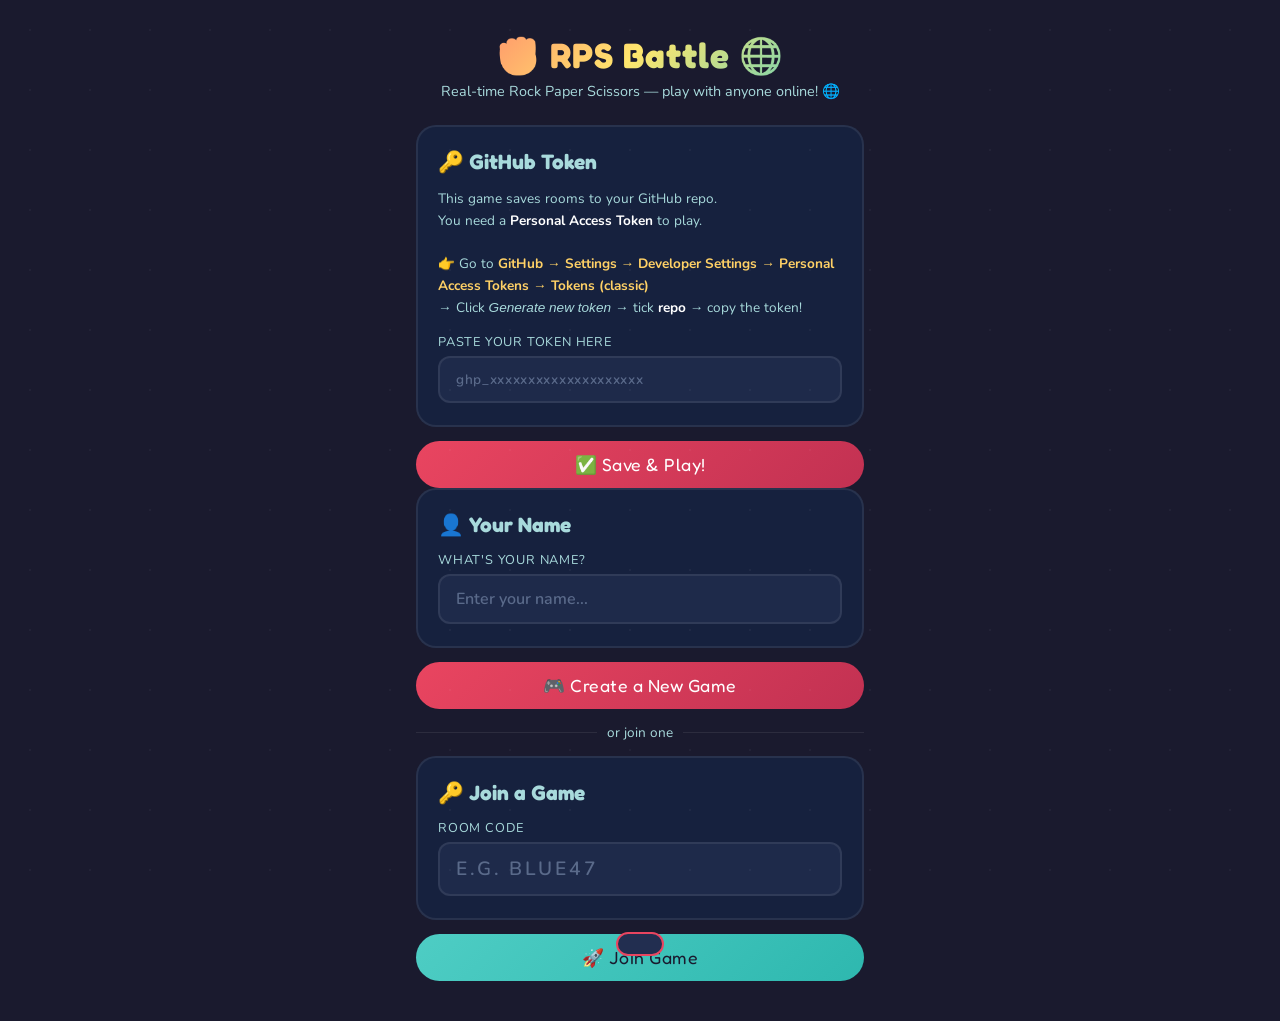
==== commit 251b1ff4: "Update index.html" ====
--- a/index.html
+++ b/index.html
@@ -4,6 +4,7 @@
 <meta charset="UTF-8">
 <meta name="viewport" content="width=device-width, initial-scale=1.0">
 <title>Rock Paper Scissors Online 🌐</title>
+<link rel="icon" type="image/svg+xml" href="data:image/svg+xml,<svg xmlns='http://www.w3.org/2000/svg' viewBox='0 0 100 100'><text y='.9em' font-size='90'>✊</text></svg>">
 <link href="https://fonts.googleapis.com/css2?family=Fredoka+One&family=Nunito:wght@600;800&display=swap" rel="stylesheet">
 <style>
 :root {
@@ -134,7 +135,23 @@
 <body>
 <div class="app">
   <h1>✊ RPS Battle 🌐</h1>
-  <p class="tagline">Two-player Rock Paper Scissors — open in 2 tabs to play!</p>
+  <p class="tagline">Real-time Rock Paper Scissors — play with anyone online! 🌐</p>
+
+  <!-- ══ SCREEN: TOKEN SETUP ══ -->
+  <div class="screen active" id="tokenScreen">
+    <div class="card">
+      <h2>🔑 GitHub Token</h2>
+      <p style="font-size:.85rem;color:var(--soft);margin-bottom:14px;line-height:1.6">
+        This game saves rooms to your GitHub repo.<br>
+        You need a <strong style="color:#fff">Personal Access Token</strong> to play.<br><br>
+        👉 Go to <strong style="color:var(--draw)">GitHub → Settings → Developer Settings → Personal Access Tokens → Tokens (classic)</strong><br>
+        → Click <em>Generate new token</em> → tick <strong style="color:#fff">repo</strong> → copy the token!
+      </p>
+      <label for="tokenInput">Paste your token here</label>
+      <input type="text" id="tokenInput" placeholder="ghp_xxxxxxxxxxxxxxxxxxxx" autocomplete="off" style="font-size:.85rem;letter-spacing:.05em"/>
+    </div>
+    <button class="btn btn-accent" onclick="saveToken()">✅ Save & Play!</button>
+  </div>
 
   <!-- ══ SCREEN: HOME ══ -->
   <div class="screen active" id="homeScreen">
@@ -249,26 +266,45 @@
 
 <script>
 // ══════════════════════════════════════════════════
-// LOCAL MULTIPLAYER — Uses BroadcastChannel + localStorage
-// Play in TWO browser tabs on the same device!
-// No internet connection needed 🎉
+// CONFIG — GitHub Repo as Database
+// Rooms are stored as JSON files in:
+// https://github.com/zakcraft/rpsbattle/  (db/ folder)
 // ══════════════════════════════════════════════════
+const GH_OWNER  = 'zakcraft';
+const GH_REPO   = 'rpsbattle';
+const GH_BRANCH = 'main';
+const GH_API    = `https://api.github.com/repos/${GH_OWNER}/${GH_REPO}/contents/db`;
 
 // ── State ──
-let myRole   = null; // 'p1' or 'p2'
+let myRole   = null;
 let myName   = '';
 let roomCode = '';
 let gameState= {};
 let pollTimer= null;
 let roundNum = 1;
 let scores   = {p1:0, p2:0};
-let bc       = null; // BroadcastChannel
+let ghToken  = '';
 
 const EMOJI = {rock:'✊', paper:'✋', scissors:'✌️'};
 const BEATS = {rock:'scissors', scissors:'paper', paper:'rock'};
 const BEAT_MSG = {rock:'Rock crushes Scissors!', paper:'Paper covers Rock!', scissors:'Scissors cut Paper!'};
 const COLORS= ['#FF6B6B','#4ECDC4','#FFE66D','#a8dadc','#e94560','#06d6a0','#ffd166'];
 
+// ── Token helpers ──
+function saveToken(){
+  const t = document.getElementById('tokenInput').value.trim();
+  if(!t || t.length < 10){ toast('⚠️ Please paste a valid GitHub token!'); return; }
+  ghToken = t;
+  sessionStorage.setItem('rps_gh_token', t);
+  showScreen('homeScreen');
+  toast('✅ Token saved! Ready to play 🎮', 2000);
+}
+
+function loadToken(){
+  const t = sessionStorage.getItem('rps_gh_token');
+  if(t){ ghToken = t; showScreen('homeScreen'); }
+}
+
 // ── Helpers ──
 function showScreen(id){ document.querySelectorAll('.screen').forEach(s=>s.classList.remove('active')); document.getElementById(id).classList.add('active'); }
 
@@ -288,69 +324,104 @@
   return n;
 }
 
-// ── Local "Database" using localStorage + BroadcastChannel ──
-function dbKey(path){ return 'rps_' + path.replace(/\//g,'_'); }
-
-async function dbSet(path, data){
+// ── GitHub "Database" API ──
+// Each room is a file: db/ROOMCODE.json in the repo
+
+async function ghHeaders(){
+  return {
+    'Authorization': `token ${ghToken}`,
+    'Content-Type': 'application/json',
+    'Accept': 'application/vnd.github.v3+json'
+  };
+}
+
+async function dbGet(roomCode){
   try {
-    localStorage.setItem(dbKey(path), JSON.stringify(data));
-    if(bc) bc.postMessage({ type:'update', path, data });
-    return true;
+    const res = await fetch(`${GH_API}/${roomCode}.json?ref=${GH_BRANCH}&t=${Date.now()}`, {
+      headers: await ghHeaders(),
+      cache: 'no-store'
+    });
+    if(res.status === 404) return null;
+    if(!res.ok) return null;
+    const meta = await res.json();
+    const content = atob(meta.content.replace(/\n/g,''));
+    const data = JSON.parse(content);
+    data.__sha = meta.sha; // store sha for updates
+    return data;
+  } catch(e){ return null; }
+}
+
+async function dbSet(roomCode, data){
+  try {
+    // Check if file already exists (need sha to update)
+    const existing = await dbGet(roomCode);
+    const sha = existing ? existing.__sha : undefined;
+    const clean = Object.assign({}, data);
+    delete clean.__sha;
+
+    const body = {
+      message: `room ${roomCode} update`,
+      content: btoa(unescape(encodeURIComponent(JSON.stringify(clean, null, 2)))),
+      branch: GH_BRANCH
+    };
+    if(sha) body.sha = sha;
+
+    const res = await fetch(`${GH_API}/${roomCode}.json`, {
+      method: 'PUT',
+      headers: await ghHeaders(),
+      body: JSON.stringify(body)
+    });
+    return res.ok || res.status === 201;
   } catch(e){ return false; }
 }
 
-async function dbPatch(path, data){
+async function dbPatch(roomCode, patch){
   try {
-    const existing = dbGetSync(path) || {};
-    // Deep merge one level
+    const existing = await dbGet(roomCode);
+    if(!existing) return false;
+    const sha = existing.__sha;
     const merged = Object.assign({}, existing);
-    for(const k of Object.keys(data)){
-      if(k.includes('/')) {
-        // Handle nested paths like 'p1/move'
-        const parts = k.split('/');
-        if(!merged[parts[0]]) merged[parts[0]] = {};
-        merged[parts[0]][parts[1]] = data[k];
-      } else if(typeof data[k]==='object' && data[k]!==null && !Array.isArray(data[k])){
-        merged[k] = Object.assign({}, merged[k]||{}, data[k]);
+    delete merged.__sha;
+
+    for(const k of Object.keys(patch)){
+      if(k.includes('/')){
+        const [a,b] = k.split('/');
+        if(!merged[a]) merged[a] = {};
+        merged[a][b] = patch[k];
+      } else if(typeof patch[k]==='object' && patch[k]!==null && !Array.isArray(patch[k])){
+        merged[k] = Object.assign({}, merged[k]||{}, patch[k]);
       } else {
-        merged[k] = data[k];
+        merged[k] = patch[k];
       }
     }
-    localStorage.setItem(dbKey(path), JSON.stringify(merged));
-    if(bc) bc.postMessage({ type:'update', path, data: merged });
-    return true;
+
+    const body = {
+      message: `room ${roomCode} patch`,
+      content: btoa(unescape(encodeURIComponent(JSON.stringify(merged, null, 2)))),
+      branch: GH_BRANCH,
+      sha: sha
+    };
+
+    const res = await fetch(`${GH_API}/${roomCode}.json`, {
+      method: 'PUT',
+      headers: await ghHeaders(),
+      body: JSON.stringify(body)
+    });
+    return res.ok || res.status === 201;
   } catch(e){ return false; }
 }
 
-function dbGetSync(path){
+async function dbDelete(roomCode){
   try {
-    const val = localStorage.getItem(dbKey(path));
-    return val ? JSON.parse(val) : null;
-  } catch(e){ return null; }
-}
-
-async function dbGet(path){
-  return dbGetSync(path);
-}
-
-async function dbDelete(path){
-  try {
-    localStorage.removeItem(dbKey(path));
-    if(bc) bc.postMessage({ type:'delete', path });
+    const existing = await dbGet(roomCode);
+    if(!existing) return;
+    const sha = existing.__sha;
+    await fetch(`${GH_API}/${roomCode}.json`, {
+      method: 'DELETE',
+      headers: await ghHeaders(),
+      body: JSON.stringify({ message: `delete room ${roomCode}`, sha, branch: GH_BRANCH })
+    });
   } catch(e){}
-}
-
-function setupChannel(code){
-  if(bc){ bc.close(); }
-  bc = new BroadcastChannel('rps_room_' + code);
-  bc.onmessage = (e) => {
-    // On receiving a message, trigger a poll immediately
-    if(e.data.type === 'update' && e.data.path){
-      localStorage.setItem(dbKey(e.data.path), JSON.stringify(e.data.data));
-    } else if(e.data.type === 'delete' && e.data.path){
-      localStorage.removeItem(dbKey(e.data.path));
-    }
-  };
 }
 
 // ── CREATE ROOM ──
@@ -362,7 +433,6 @@
 
   roomCode = genCode();
   myRole = 'p1';
-  setupChannel(roomCode);
 
   const roomData = {
     p1: { name: myName, move: null },
@@ -373,10 +443,10 @@
     created: Date.now()
   };
 
-  const ok = await dbSet(`rooms/${roomCode}`, roomData);
+  const ok = await dbSet(roomCode, roomData);
   btn.disabled = false; btn.textContent = '🎮 Create a New Game';
 
-  if(!ok){ toast('❌ Could not connect. Check your internet!', 3000); return; }
+  if(!ok){ toast('❌ Could not connect to GitHub. Check your token!', 3000); return; }
 
   document.getElementById('lobbyCode').textContent = roomCode;
   document.getElementById('slot1Name').textContent = myName;
@@ -393,16 +463,15 @@
   if(code.length < 4){ toast('⚠️ Enter a valid room code!'); return; }
 
   myName = name; roomCode = code; myRole = 'p2';
-  setupChannel(roomCode);
 
   toast('🔍 Looking for room…', 2000);
 
-  const room = await dbGet(`rooms/${roomCode}`);
+  const room = await dbGet(roomCode);
   if(!room){ toast('❌ Room not found! Check the code.', 3000); return; }
   if(room.status !== 'waiting'){ toast('❌ This room is already full!', 3000); return; }
 
   // Join the room
-  const ok = await dbPatch(`rooms/${roomCode}`, {
+  const ok = await dbPatch(roomCode, {
     p2: { name: myName, move: null },
     status: 'playing'
   });
@@ -418,7 +487,7 @@
 // ── CANCEL ROOM ──
 async function cancelRoom(){
   stopPolling();
-  await dbDelete(`rooms/${roomCode}`);
+  await dbDelete(roomCode);
   showScreen('homeScreen');
 }
 
@@ -455,18 +524,18 @@
   document.getElementById('pickInstruction').style.display = 'none';
 
   // Store move — hidden from opponent (we only store a hash check; reveal happens when both ready)
-  await dbPatch(`rooms/${roomCode}/${myRole}`, { move: choice });
+  await dbPatch(roomCode, { [`${myRole}/move`]: choice });
 }
 
 // ── POLLING ──
 function startPolling(){
   stopPolling();
-  pollTimer = setInterval(poll, 1200);
+  pollTimer = setInterval(poll, 3000); // GitHub API: 3s interval
 }
 function stopPolling(){ if(pollTimer){ clearInterval(pollTimer); pollTimer=null; } }
 
 async function poll(){
-  const room = await dbGet(`rooms/${roomCode}`);
+  const room = await dbGet(roomCode);
   if(!room){ stopPolling(); toast('❌ Room closed!', 3000); showScreen('homeScreen'); return; }
 
   // Lobby: waiting for P2
@@ -571,7 +640,7 @@
 
   // Only p1 updates the database (avoid race condition)
   if(myRole==='p1'){
-    dbPatch(`rooms/${roomCode}`, { scores: scores });
+    dbPatch(roomCode, { scores: scores });
   }
 
   // Show next round button
@@ -588,7 +657,7 @@
   document.getElementById('nextRoundBtn').style.display = 'none';
 
   // Reset moves + bump round
-  await dbPatch(`rooms/${roomCode}`, {
+  await dbPatch(roomCode, {
     'p1/move': null,
     'p2/move': null,
     round: roundNum
@@ -607,7 +676,7 @@
 // ── LEAVE GAME ──
 async function leaveGame(){
   stopPolling(); stopMusic();
-  if(myRole==='p1') await dbDelete(`rooms/${roomCode}`);
+  if(myRole==='p1') await dbDelete(roomCode);
   showScreen('homeScreen');
 }
 
@@ -677,6 +746,10 @@
 document.getElementById('playerNameInput').addEventListener('keydown', e=>{ if(e.key==='Enter') document.getElementById('createBtn').click(); });
 document.getElementById('roomCodeInput').addEventListener('keydown',  e=>{ if(e.key==='Enter') joinRoom(); });
 document.getElementById('roomCodeInput').addEventListener('input', e=>{ e.target.value=e.target.value.toUpperCase(); });
+document.getElementById('tokenInput').addEventListener('keydown', e=>{ if(e.key==='Enter') saveToken(); });
+
+// Auto-load saved token
+loadToken();
 </script>
 </body>
 </html>
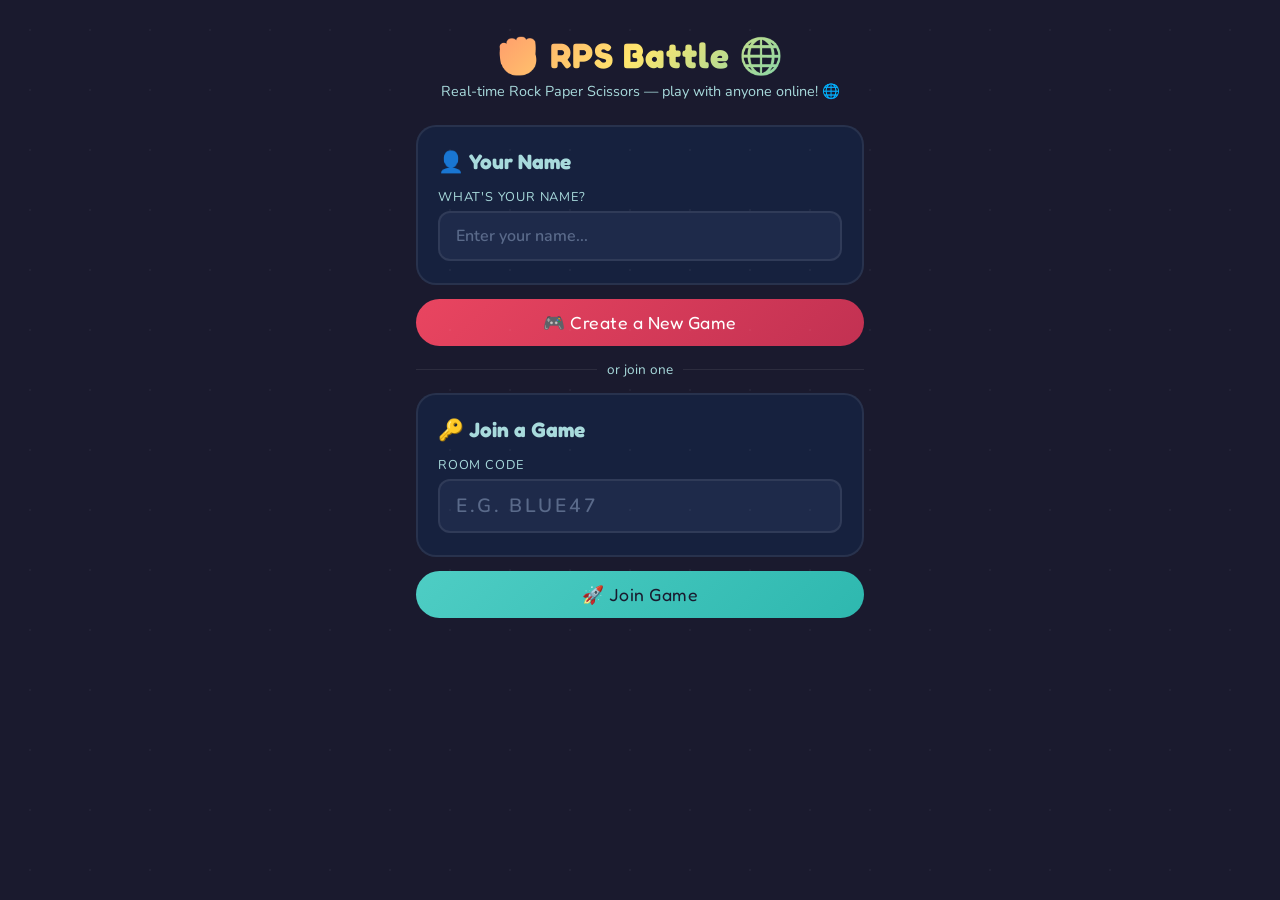
==== commit fa4d5a8e: "Update index.html" ====
--- a/index.html
+++ b/index.html
@@ -136,22 +136,6 @@
 <div class="app">
   <h1>✊ RPS Battle 🌐</h1>
   <p class="tagline">Real-time Rock Paper Scissors — play with anyone online! 🌐</p>
-
-  <!-- ══ SCREEN: TOKEN SETUP ══ -->
-  <div class="screen active" id="tokenScreen">
-    <div class="card">
-      <h2>🔑 GitHub Token</h2>
-      <p style="font-size:.85rem;color:var(--soft);margin-bottom:14px;line-height:1.6">
-        This game saves rooms to your GitHub repo.<br>
-        You need a <strong style="color:#fff">Personal Access Token</strong> to play.<br><br>
-        👉 Go to <strong style="color:var(--draw)">GitHub → Settings → Developer Settings → Personal Access Tokens → Tokens (classic)</strong><br>
-        → Click <em>Generate new token</em> → tick <strong style="color:#fff">repo</strong> → copy the token!
-      </p>
-      <label for="tokenInput">Paste your token here</label>
-      <input type="text" id="tokenInput" placeholder="ghp_xxxxxxxxxxxxxxxxxxxx" autocomplete="off" style="font-size:.85rem;letter-spacing:.05em"/>
-    </div>
-    <button class="btn btn-accent" onclick="saveToken()">✅ Save & Play!</button>
-  </div>
 
   <!-- ══ SCREEN: HOME ══ -->
   <div class="screen active" id="homeScreen">
@@ -266,14 +250,17 @@
 
 <script>
 // ══════════════════════════════════════════════════
-// CONFIG — GitHub Repo as Database
-// Rooms are stored as JSON files in:
-// https://github.com/zakcraft/rpsbattle/  (db/ folder)
+// CONFIG — Supabase (free real-time database)
+// No token needed by players — works for everyone!
 // ══════════════════════════════════════════════════
-const GH_OWNER  = 'zakcraft';
-const GH_REPO   = 'rpsbattle';
-const GH_BRANCH = 'main';
-const GH_API    = `https://api.github.com/repos/${GH_OWNER}/${GH_REPO}/contents/db`;
+const SB_URL  = 'https://fhzjkochckearwvjnjgp.supabase.co';   // 🔧 Replace with your Supabase project URL
+const SB_ANON = 'eyJhbGciOiJIUzI1NiIsInR5cCI6IkpXVCJ9.eyJpc3MiOiJzdXBhYmFzZSIsInJlZiI6ImZoemprb2NoY2tlYXJ3dmpuamdwIiwicm9sZSI6ImFub24iLCJpYXQiOjE3NzQzMDI2NDUsImV4cCI6MjA4OTg3ODY0NX0.33PjYl5fYRUNt_h9Jca35IlijCaMYsw96HorLtzfTHc'; // 🔧 Replace with your anon/public key
+const SB_HEADERS = {
+  'apikey': SB_ANON,
+  'Authorization': `Bearer ${SB_ANON}`,
+  'Content-Type': 'application/json',
+  'Prefer': 'return=representation'
+};
 
 // ── State ──
 let myRole   = null;
@@ -283,106 +270,47 @@
 let pollTimer= null;
 let roundNum = 1;
 let scores   = {p1:0, p2:0};
-let ghToken  = '';
 
 const EMOJI = {rock:'✊', paper:'✋', scissors:'✌️'};
 const BEATS = {rock:'scissors', scissors:'paper', paper:'rock'};
 const BEAT_MSG = {rock:'Rock crushes Scissors!', paper:'Paper covers Rock!', scissors:'Scissors cut Paper!'};
 const COLORS= ['#FF6B6B','#4ECDC4','#FFE66D','#a8dadc','#e94560','#06d6a0','#ffd166'];
 
-// ── Token helpers ──
-function saveToken(){
-  const t = document.getElementById('tokenInput').value.trim();
-  if(!t || t.length < 10){ toast('⚠️ Please paste a valid GitHub token!'); return; }
-  ghToken = t;
-  sessionStorage.setItem('rps_gh_token', t);
-  showScreen('homeScreen');
-  toast('✅ Token saved! Ready to play 🎮', 2000);
-}
-
-function loadToken(){
-  const t = sessionStorage.getItem('rps_gh_token');
-  if(t){ ghToken = t; showScreen('homeScreen'); }
-}
-
-// ── Helpers ──
-function showScreen(id){ document.querySelectorAll('.screen').forEach(s=>s.classList.remove('active')); document.getElementById(id).classList.add('active'); }
-
-function toast(msg, dur=2500){
-  const t=document.getElementById('toast'); t.textContent=msg; t.classList.add('show');
-  setTimeout(()=>t.classList.remove('show'), dur);
-}
-
-function genCode(){
-  const words=['BLUE','STAR','FIRE','COOL','FAST','LION','ROCK','MEGA','EPIC','WILD'];
-  return words[Math.floor(Math.random()*words.length)] + Math.floor(10+Math.random()*90);
-}
-
-function getName(){
-  const n = document.getElementById('playerNameInput').value.trim();
-  if(!n){ toast('⚠️ Please enter your name first!'); return null; }
-  return n;
-}
-
-// ── GitHub "Database" API ──
-// Each room is a file: db/ROOMCODE.json in the repo
-
-async function ghHeaders(){
-  return {
-    'Authorization': `token ${ghToken}`,
-    'Content-Type': 'application/json',
-    'Accept': 'application/vnd.github.v3+json'
-  };
-}
-
-async function dbGet(roomCode){
+// ── Supabase "Database" API ──
+// Each room is a row in the "rooms" table with column "code" as the unique key
+
+async function dbGet(code){
   try {
-    const res = await fetch(`${GH_API}/${roomCode}.json?ref=${GH_BRANCH}&t=${Date.now()}`, {
-      headers: await ghHeaders(),
-      cache: 'no-store'
-    });
-    if(res.status === 404) return null;
+    const res = await fetch(
+      `${SB_URL}/rest/v1/rooms?code=eq.${code}&limit=1`,
+      { headers: SB_HEADERS, cache: 'no-store' }
+    );
     if(!res.ok) return null;
-    const meta = await res.json();
-    const content = atob(meta.content.replace(/\n/g,''));
-    const data = JSON.parse(content);
-    data.__sha = meta.sha; // store sha for updates
-    return data;
+    const rows = await res.json();
+    if(!rows || rows.length === 0) return null;
+    const row = rows[0];
+    // Flatten the stored JSON data back out
+    return typeof row.data === 'string' ? JSON.parse(row.data) : row.data;
   } catch(e){ return null; }
 }
 
-async function dbSet(roomCode, data){
+async function dbSet(code, data){
   try {
-    // Check if file already exists (need sha to update)
-    const existing = await dbGet(roomCode);
-    const sha = existing ? existing.__sha : undefined;
-    const clean = Object.assign({}, data);
-    delete clean.__sha;
-
-    const body = {
-      message: `room ${roomCode} update`,
-      content: btoa(unescape(encodeURIComponent(JSON.stringify(clean, null, 2)))),
-      branch: GH_BRANCH
-    };
-    if(sha) body.sha = sha;
-
-    const res = await fetch(`${GH_API}/${roomCode}.json`, {
-      method: 'PUT',
-      headers: await ghHeaders(),
-      body: JSON.stringify(body)
+    // Upsert (insert or update)
+    const res = await fetch(`${SB_URL}/rest/v1/rooms`, {
+      method: 'POST',
+      headers: { ...SB_HEADERS, 'Prefer': 'resolution=merge-duplicates,return=representation' },
+      body: JSON.stringify({ code, data: JSON.stringify(data) })
     });
     return res.ok || res.status === 201;
   } catch(e){ return false; }
 }
 
-async function dbPatch(roomCode, patch){
+async function dbPatch(code, patch){
   try {
-    const existing = await dbGet(roomCode);
-    if(!existing) return false;
-    const sha = existing.__sha;
+    const existing = await dbGet(code);
+    if(existing === null) return false;
     const merged = Object.assign({}, existing);
-    delete merged.__sha;
-
     for(const k of Object.keys(patch)){
       if(k.includes('/')){
         const [a,b] = k.split('/');
@@ -394,34 +322,36 @@
         merged[k] = patch[k];
       }
     }
-
-    const body = {
-      message: `room ${roomCode} patch`,
-      content: btoa(unescape(encodeURIComponent(JSON.stringify(merged, null, 2)))),
-      branch: GH_BRANCH,
-      sha: sha
-    };
-
-    const res = await fetch(`${GH_API}/${roomCode}.json`, {
-      method: 'PUT',
-      headers: await ghHeaders(),
-      body: JSON.stringify(body)
-    });
-    return res.ok || res.status === 201;
+    return await dbSet(code, merged);
   } catch(e){ return false; }
 }
 
-async function dbDelete(roomCode){
+async function dbDelete(code){
   try {
-    const existing = await dbGet(roomCode);
-    if(!existing) return;
-    const sha = existing.__sha;
-    await fetch(`${GH_API}/${roomCode}.json`, {
+    await fetch(`${SB_URL}/rest/v1/rooms?code=eq.${code}`, {
       method: 'DELETE',
-      headers: await ghHeaders(),
-      body: JSON.stringify({ message: `delete room ${roomCode}`, sha, branch: GH_BRANCH })
+      headers: SB_HEADERS
     });
   } catch(e){}
+}
+
+// ── Helpers ──
+function showScreen(id){ document.querySelectorAll('.screen').forEach(s=>s.classList.remove('active')); document.getElementById(id).classList.add('active'); }
+
+function toast(msg, dur=2500){
+  const t=document.getElementById('toast'); t.textContent=msg; t.classList.add('show');
+  setTimeout(()=>t.classList.remove('show'), dur);
+}
+
+function genCode(){
+  const words=['BLUE','STAR','FIRE','COOL','FAST','LION','ROCK','MEGA','EPIC','WILD'];
+  return words[Math.floor(Math.random()*words.length)] + Math.floor(10+Math.random()*90);
+}
+
+function getName(){
+  const n = document.getElementById('playerNameInput').value.trim();
+  if(!n){ toast('⚠️ Please enter your name first!'); return null; }
+  return n;
 }
 
 // ── CREATE ROOM ──
@@ -446,7 +376,7 @@
   const ok = await dbSet(roomCode, roomData);
   btn.disabled = false; btn.textContent = '🎮 Create a New Game';
 
-  if(!ok){ toast('❌ Could not connect to GitHub. Check your token!', 3000); return; }
+  if(!ok){ toast('❌ Could not connect. Check your internet!', 3000); return; }
 
   document.getElementById('lobbyCode').textContent = roomCode;
   document.getElementById('slot1Name').textContent = myName;
@@ -530,7 +460,7 @@
 // ── POLLING ──
 function startPolling(){
   stopPolling();
-  pollTimer = setInterval(poll, 3000); // GitHub API: 3s interval
+  pollTimer = setInterval(poll, 2000);
 }
 function stopPolling(){ if(pollTimer){ clearInterval(pollTimer); pollTimer=null; } }
 
@@ -746,10 +676,6 @@
 document.getElementById('playerNameInput').addEventListener('keydown', e=>{ if(e.key==='Enter') document.getElementById('createBtn').click(); });
 document.getElementById('roomCodeInput').addEventListener('keydown',  e=>{ if(e.key==='Enter') joinRoom(); });
 document.getElementById('roomCodeInput').addEventListener('input', e=>{ e.target.value=e.target.value.toUpperCase(); });
-document.getElementById('tokenInput').addEventListener('keydown', e=>{ if(e.key==='Enter') saveToken(); });
-
-// Auto-load saved token
-loadToken();
 </script>
 </body>
 </html>
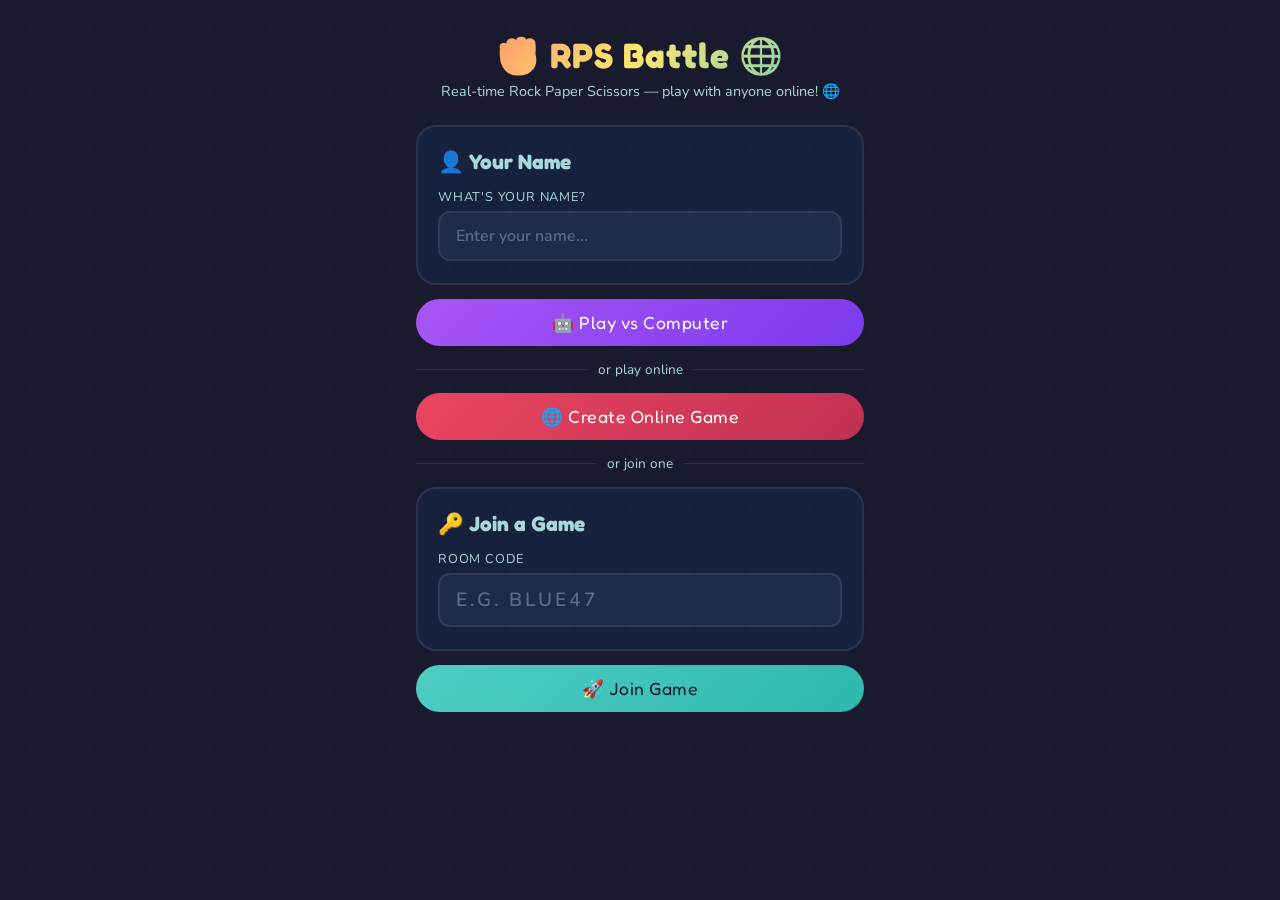
==== commit 2dae90f3: "Update index.html" ====
--- a/index.html
+++ b/index.html
@@ -51,6 +51,10 @@
 
 .btn-row{display:flex;gap:10px;justify-content:center;flex-wrap:wrap;width:100%}
 
+.btn-cpu  {background:linear-gradient(135deg,#a855f7,#7c3aed);color:#fff}
+.btn-diff {background:var(--card2);border:2px solid var(--border);color:var(--soft);flex:1}
+.btn-diff:hover{border-color:var(--accent);color:#fff}
+
 /* ── ROOM CODE ── */
 .room-code-box{background:var(--card2);border:3px dashed var(--accent);border-radius:16px;padding:18px;text-align:center;width:100%}
 .room-code-box .label{font-size:.78rem;color:var(--soft);text-transform:uppercase;letter-spacing:1px;margin-bottom:6px}
@@ -144,7 +148,28 @@
       <label for="playerNameInput">What's your name?</label>
       <input type="text" id="playerNameInput" placeholder="Enter your name..." maxlength="20" autocomplete="off"/>
     </div>
-    <button class="btn btn-accent" id="createBtn" onclick="createRoom()">🎮 Create a New Game</button>
+
+    <!-- vs Computer -->
+    <button class="btn btn-cpu" onclick="startVsComputer()">🤖 Play vs Computer</button>
+
+    <!-- Difficulty buttons (hidden until vs Computer is tapped) -->
+    <div id="difficultyPicker" style="display:none;width:100%;flex-direction:column;align-items:center;gap:10px">
+      <p style="font-size:.85rem;color:var(--soft);text-align:center">Choose difficulty:</p>
+      <div class="btn-row">
+        <button class="btn btn-diff" onclick="launchVsComputer('easy')">😊 Easy</button>
+        <button class="btn btn-diff" onclick="launchVsComputer('medium')">😐 Medium</button>
+        <button class="btn btn-diff" onclick="launchVsComputer('hard')">😈 Hard</button>
+      </div>
+      <button class="btn btn-ghost btn-sm" onclick="hideDifficulty()">✕ Cancel</button>
+    </div>
+
+    <div style="display:flex;align-items:center;gap:10px;width:100%;color:var(--soft);font-size:.85rem">
+      <div style="flex:1;height:1px;background:var(--border)"></div>
+      <span>or play online</span>
+      <div style="flex:1;height:1px;background:var(--border)"></div>
+    </div>
+
+    <button class="btn btn-accent" id="createBtn" onclick="createRoom()">🌐 Create Online Game</button>
     <div style="display:flex;align-items:center;gap:10px;width:100%;color:var(--soft);font-size:.85rem">
       <div style="flex:1;height:1px;background:var(--border)"></div>
       <span>or join one</span>
@@ -217,6 +242,7 @@
           <div class="waiting-dots" style="margin-top:8px"><span></span><span></span><span></span></div>
         </div>
       </div>
+      <button class="btn btn-ghost btn-sm" onclick="leaveGame()">🏠 Leave Game</button>
     </div>
 
     <!-- Result phase -->
@@ -253,8 +279,8 @@
 // CONFIG — Supabase (free real-time database)
 // No token needed by players — works for everyone!
 // ══════════════════════════════════════════════════
-const SB_URL  = 'https://fhzjkochckearwvjnjgp.supabase.co';   // 🔧 Replace with your Supabase project URL
-const SB_ANON = 'eyJhbGciOiJIUzI1NiIsInR5cCI6IkpXVCJ9.eyJpc3MiOiJzdXBhYmFzZSIsInJlZiI6ImZoemprb2NoY2tlYXJ3dmpuamdwIiwicm9sZSI6ImFub24iLCJpYXQiOjE3NzQzMDI2NDUsImV4cCI6MjA4OTg3ODY0NX0.33PjYl5fYRUNt_h9Jca35IlijCaMYsw96HorLtzfTHc'; // 🔧 Replace with your anon/public key
+const SB_URL    = 'https://fhzjkochckearwvjnjgp.supabase.co';
+const SB_ANON   = 'eyJhbGciOiJIUzI1NiIsInR5cCI6IkpXVCJ9.eyJpc3MiOiJzdXBhYmFzZSIsInJlZiI6ImZoemprb2NoY2tlYXJ3dmpuamdwIiwicm9sZSI6ImFub24iLCJpYXQiOjE3NzQzMDI2NDUsImV4cCI6MjA4OTg3ODY0NX0.33PjYl5fYRUNt_h9Jca35IlijCaMYsw96HorLtzfTHc';
 const SB_HEADERS = {
   'apikey': SB_ANON,
   'Authorization': `Bearer ${SB_ANON}`,
@@ -275,6 +301,65 @@
 const BEATS = {rock:'scissors', scissors:'paper', paper:'rock'};
 const BEAT_MSG = {rock:'Rock crushes Scissors!', paper:'Paper covers Rock!', scissors:'Scissors cut Paper!'};
 const COLORS= ['#FF6B6B','#4ECDC4','#FFE66D','#a8dadc','#e94560','#06d6a0','#ffd166'];
+let vsComputer = false;   // true when playing vs CPU
+let cpuDifficulty = 'medium';
+let playerMoveHistory = []; // for hard AI pattern tracking
+
+// ── VS COMPUTER ──
+function startVsComputer(){
+  const name = getName(); if(!name) return;
+  const picker = document.getElementById('difficultyPicker');
+  picker.style.display = picker.style.display === 'flex' ? 'none' : 'flex';
+}
+function hideDifficulty(){
+  document.getElementById('difficultyPicker').style.display = 'none';
+}
+
+function launchVsComputer(difficulty){
+  const name = getName(); if(!name) return;
+  myName = name;
+  vsComputer = true;
+  cpuDifficulty = difficulty;
+  myRole = 'p1';
+  roomCode = '';
+  roundNum = 1;
+  scores = {p1:0, p2:0};
+  playerMoveHistory = [];
+  document.getElementById('difficultyPicker').style.display = 'none';
+
+  const cpuName = difficulty === 'easy' ? '🤖 Rookie Bot' : difficulty === 'medium' ? '🤖 Smart Bot' : '🤖 Evil Bot';
+  document.getElementById('pickInstruction').textContent = '🤫 Pick your move!';
+  document.getElementById('pickedConfirm').style.display = 'none';
+  enterGameScreen(myName, cpuName);
+}
+
+function cpuPickMove(playerChoice){
+  const moves = ['rock','paper','scissors'];
+  if(cpuDifficulty === 'easy'){
+    // Fully random
+    return moves[Math.floor(Math.random()*3)];
+  } else if(cpuDifficulty === 'medium'){
+    // 60% random, 40% tries to beat the player's last move
+    if(playerMoveHistory.length > 0 && Math.random() < 0.4){
+      const lastMove = playerMoveHistory[playerMoveHistory.length-1];
+      // Pick the move that beats the player's last move
+      return Object.keys(BEATS).find(m => BEATS[m] === lastMove);
+    }
+    return moves[Math.floor(Math.random()*3)];
+  } else {
+    // Hard: uses the most common move in player's history to counter it
+    if(playerMoveHistory.length >= 2){
+      const freq = {rock:0,paper:0,scissors:0};
+      playerMoveHistory.forEach(m => freq[m]++);
+      const likelyMove = Object.keys(freq).sort((a,b)=>freq[b]-freq[a])[0];
+      // Counter that move with 75% chance
+      if(Math.random() < 0.75){
+        return Object.keys(BEATS).find(m => BEATS[m] === likelyMove);
+      }
+    }
+    return moves[Math.floor(Math.random()*3)];
+  }
+}
 
 // ── Supabase "Database" API ──
 // Each room is a row in the "rooms" table with column "code" as the unique key
@@ -357,6 +442,7 @@
 // ── CREATE ROOM ──
 async function createRoom(){
   const name = getName(); if(!name) return;
+  vsComputer = false;
   myName = name;
   const btn = document.getElementById('createBtn');
   btn.disabled = true; btn.textContent = '⏳ Creating…';
@@ -453,8 +539,20 @@
   document.getElementById('pickedConfirm').style.display = 'block';
   document.getElementById('pickInstruction').style.display = 'none';
 
-  // Store move — hidden from opponent (we only store a hash check; reveal happens when both ready)
-  await dbPatch(roomCode, { [`${myRole}/move`]: choice });
+  if(vsComputer){
+    // CPU picks instantly (with tiny delay for drama)
+    playerMoveHistory.push(choice);
+    const cpuMove = cpuPickMove(choice);
+    const cpuName = document.getElementById('scoreN2').textContent;
+    setTimeout(()=>{
+      revealResult({
+        p1: { name: myName, move: choice },
+        p2: { name: cpuName, move: cpuMove }
+      });
+    }, 700);
+  } else {
+    await dbPatch(roomCode, { [`${myRole}/move`]: choice });
+  }
 }
 
 // ── POLLING ──
@@ -568,16 +666,16 @@
   sub.textContent    = subText;
   updateScores();
 
-  // Only p1 updates the database (avoid race condition)
-  if(myRole==='p1'){
+  // Only p1 updates the database when playing online (avoid race condition)
+  if(!vsComputer && myRole==='p1'){
     dbPatch(roomCode, { scores: scores });
   }
 
   // Show next round button
   document.getElementById('nextRoundBtn').style.display = 'inline-block';
 
-  // Resume polling (to detect if opponent triggers next round)
-  startPolling();
+  // Resume polling only for online games
+  if(!vsComputer) startPolling();
 }
 
 // ── NEXT ROUND ──
@@ -585,17 +683,18 @@
   stopMusic();
   roundNum++;
   document.getElementById('nextRoundBtn').style.display = 'none';
-
-  // Reset moves + bump round
-  await dbPatch(roomCode, {
-    'p1/move': null,
-    'p2/move': null,
-    round: roundNum
-  });
-
   document.getElementById('roundLabel').textContent = `Round ${roundNum}`;
+
+  if(!vsComputer){
+    await dbPatch(roomCode, {
+      'p1/move': null,
+      'p2/move': null,
+      round: roundNum
+    });
+    startPolling();
+  }
+
   showPickPhase();
-  startPolling();
 }
 
 function updateScores(){
@@ -606,7 +705,12 @@
 // ── LEAVE GAME ──
 async function leaveGame(){
   stopPolling(); stopMusic();
-  if(myRole==='p1') await dbDelete(roomCode);
+  if(!vsComputer){
+    // Both players delete the room so the other gets sent home too
+    await dbDelete(roomCode);
+  }
+  vsComputer = false;
+  playerMoveHistory = [];
   showScreen('homeScreen');
 }
 
